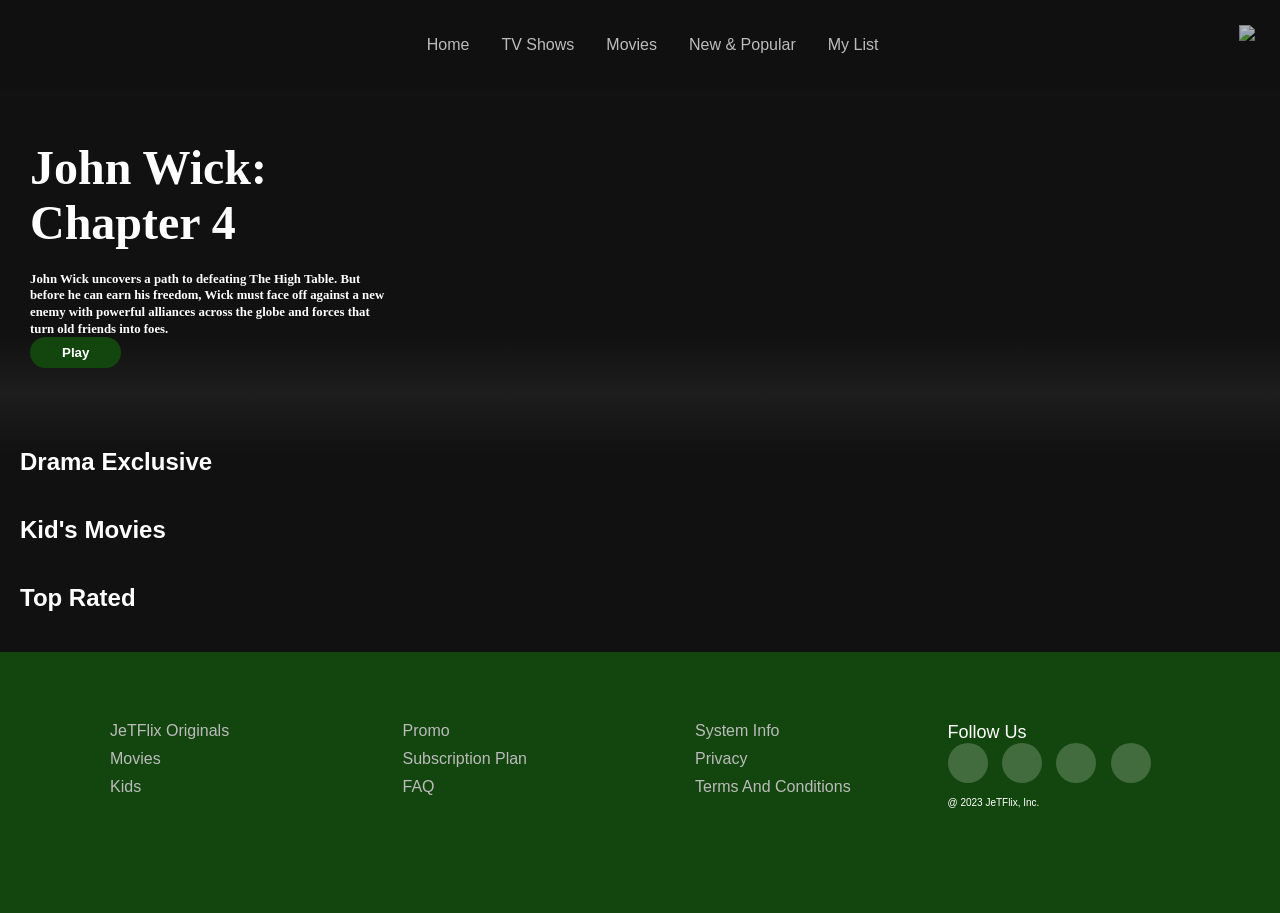
==== homepage(aftersignup).html @ 7e09b692 "Add files via upload" ====
<!DOCTYPE html>
<html lang="en">
  <head>
    <meta charset="UTF-8" />
    <meta http-equiv="X-UA-Compatible" content="IE=edge" />
    <meta name="viewport" content="width=device-width, initial-scale=1.0" />
    <script defer src="https://use.fontawesome.com/releases/v5.1.0/js/all.js" 
    integrity="sha384-3LK/3kTpDE/Pkp8gTNp2gR/2gOiwQ6QaO7Td0zV76UFJVhqLl4Vl3KL1We6q6wR9" 
    crossorigin="anonymous"></script>
    <title>JeTFlix (after sign up)</title>
    <link rel="stylesheet" href="./style.css"/>
  </head>
  <body>
    <div class="nav">
      <img class="nav-logo" src="./JPG/Logo/JeTFlix.png" alt="" />
      <div class="nav-link">
        <ul>
          <li><a href="#">Home</a></li>
          <li><a href="#">TV Shows</a></li>
          <li><a href="./movies.html">Movies</a></li>
          <li><a href="./newnpop.html">New & Popular</a></li>
          <li><a href="#">My List</a></li>
        </ul>
      </div>
      <a href="#" class="toggle-button">
        <div class="bar"></div>
        <div class="bar"></div>
        <div class="bar"></div>
      </a>
      </nav>
      <nav class="sub-nav">
        <a href="#"><i class="fas fa-search sub-nav-logo"></i></a>
        <a href="#"><i class="fas fa-bell sub-nav-logo"></i></a>
        <a href="#"><img src="./JPG/Assets/troll-face 1.png"></a> 
      </nav>      
    </div>
    
    <header class="banner">
      <div class="content">
        <h1 class="title">John Wick:
          <br>Chapter 4
        </h1>
        
        <h1 class="desc">
          John Wick uncovers a path to defeating The High Table. 
But before he can earn his freedom, Wick must face off 
against a new enemy with powerful alliances across the 
globe and forces that turn old friends into foes.
          <div class="buttons">
            <button class="button">Play</button>
          </div>
        </h1>
      </div>
      <div class="bottom"></div>
    </header>

    <div class="row">
      <h2>Drama Exclusive</h2>
      <div class="posters">
        <img class="poster poster-large" src="./JPG/Movies/s.jpeg" alt="" />
        <img class="poster poster-large" src="./JPG/Movies/true.jpg" alt="" />
        <img class="poster poster-large" src="./JPG/Movies/MV5BYmMyMTRjNzktODQwYS00YzUxLThiMWEtY2UwNWE5Y2E3NDcxXkEyXkFqcGdeQXVyNjI4NDY5ODM@._V1_.jpg" alt="" />
        <img class="poster poster-large" src="./JPG/Movies/pTEFqAjLd5YTsMD6NSUxV6Dq7A6.jpg" alt="" />
        <img class="poster poster-large" src="./JPG/Movies/MV5BMzRiZWUyN2YtNDI4YS00NTg2LTg0OTgtMGI2ZjU4ODQ4Yjk3XkEyXkFqcGdeQXVyNTI5NjIyMw@@._V1_.jpg" alt="" />
      </div>
    </div>

    <div class="row">
      <h2>Kid's Movies</h2>
      <div class="posters">
        <img class="poster poster-large" src="./JPG/Movies/1-9441893422.jpg" alt="" />
        <img class="poster poster-large" src="./JPG/Movies/160505-the-spongebob-movie-sponge-out-of-water-0-230-0-345-crop.jpg" alt="" />
        <img class="poster poster-large" src="./JPG/Movies/689e2efcf9f192ba6c0f7a538ee99027.jpe" alt="" />
        <img class="poster poster-large" src="./JPG/Movies/MV5BODRmZDVmNzUtZDA4ZC00NjhkLWI2M2UtN2M0ZDIzNDcxYThjL2ltYWdlXkEyXkFqcGdeQXVyNTk0MzMzODA@._V1_FMjpg_UX1000_.jpg" alt="" />
        <img class="poster poster-large" src="./JPG/Movies/p_highschoolmusical3_19884_388a0bdb.jpeg" alt="" />
      </div>
    </div>

    <div class="row">
      <h2>Top Rated</h2>
      <div class="posters">
        <img class="poster poster-large" src="./JPG/Movies/download.jpeg" alt="" />
        <img class="poster poster-large" src="./JPG/Movies/download (2).jpeg" alt="" />
        <img class="poster poster-large" src="./JPG/Movies/download (1).jpeg" alt="" />
        <img class="poster poster-large" src="./JPG/Movies/1438239-b.jpg" alt="" />
        <img class="poster poster-large" src="./JPG/Movies/MV5BYWU5M2RlYzMtY2Q0Yy00NjYyLTlhNzEtMWRjODQ2MTk0NmFiXkEyXkFqcGdeQXVyNDI3NjU1NzQ@._V1_.jpg" alt="" />
      </div>
    </div>
  </div>

  <footer class="footer">
    <div class="container">
      <div class="rows">
        <div class="column">
          <ul>
            <li><a href="#">JeTFlix Originals</a></li>
            <li><a href="#">Movies</a></li>
            <li><a href="#">Kids</a></li>
          </ul>
        </div>
        <div class="column">
          <ul>
            <li><a href="#">Promo</a></li>
            <li><a href="#">Subscription Plan</a></li>
            <li><a href="#">FAQ</a></li>
          </ul>
        </div>
        <div class="column">
          <ul>
            <li><a href="#">System Info</a></li>
            <li><a href="#">Privacy</a></li>
            <li><a href="#">Terms and Conditions</a></li>
          </ul>
        </div>
        <div class="column">
          <h4>follow us</h4>
          <div class="social-links">
            <a href="#"><i class="fab fa-facebook-f"></i></a>
            <a href="#"><i class="fab fa-instagram"></i></a>
            <a href="#"><i class="fab fa-youtube"></i></a>
            <a href="#"><i class="fab fa-twitter"></i></a>
            <h5>@ 2023 JeTFlix, Inc.</h5>
          </div>
        </div>
      </div>
    </div>
 </footer>
 <script src="./script.js"></script>
  </body>
</html>
---- style.css ----
@font-face {
  font-family: 'Bebas Neue';
  font-style: normal;
  font-weight: bold;
  font-display: swap;
  src: url(https://fonts.gstatic.com/s/bebasneue/v10/JTUSjIg69CK48gW7PXoo9Wlhyw.woff2) format('woff2');
  unicode-range: U+0000-00FF, U+0131, U+0152-0153, U+02BB-02BC, U+02C6, U+02DA, U+02DC, U+0304, U+0308, U+0329, U+2000-206F, U+2074, U+20AC, U+2122, U+2191, U+2193, U+2212, U+2215, U+FEFF, U+FFFD;
}

@import url('https://fonts.googleapis.com/css2?family=Poppins:wght@300;400;500;600;700&display=swap');

* {
  margin: 0;
  box-sizing: border-box;
}

body {
  font-family: Arial, Helvetica, sans-serif;
  background-color: #111;
}

.nav-logo {
  width: 80px;
  object-fit: contain;
}

.nav-link ul{
  justify-content: center;
  display: flex;
  margin: 0;
  padding: 0;
}

.nav-link li{
  list-style: none;
}

.nav-link li a{
  display: block;
  text-decoration: none;
  color: white;
  padding: 1rem;
}

.nav-link li a:hover{
  color: #0dce53;
}

.nav {
  position: fixed;
  top: 0;
  width: 100%;
  display: flex;
  justify-content: space-between;
  padding: 20px;
  z-index: 1;
  transition-timing-function: ease-in;
  transition: all 0.5s;
  background-color: #111;
  opacity: 72%;
  overflow: hidden;
}

.nav-black {
  background-color: #111111;
}

.sub-nav {
  grid-area: sb;
  padding: 0;
}

.sub-nav a {
  display:inline-table;
  color: white;
  text-decoration: none;
  margin: 5px;
}

.sub-nav a:hover {
  color: #0dce53;
}

.poster {
  width: 100%;
  object-fit: contain;
  max-height: 100px;
  margin-right: 10px;
  transition: transform 450ms;
}

.posters {
  display: flex;
  overflow-y: hidden;
  overflow-x: scroll;
  padding: 20px;
}

.poster:hover {
  transform: scale(1.08);
}

.posters::-webkit-scrollbar {
  display: none;
}

.poster-large {
  max-height: 250px;
}

.poster-large:hover {
  transform: scale(1.09);
}

.row {
  color: white;
  margin-left: 20px;
}

.banner {
  background-image: url('./JPG/Movies/jowick.jpg');
  background-size: cover;
  background-position: center;
  color: white;
  object-fit: contain;
  height: 448px;
}

.content {
  margin-left: 30px;
  padding-top: 140px;
  height: 190px;
}

.title {
  font-family: 'Bebas Neue';
  font-size: 3rem;
  font-weight: 800;
  padding-bottom: 0.3rem;
}

.desc {
  width: 45rem;
  line-height: 1.3;
  padding-top: 1rem;
  font-size: 0.8rem;
  max-width: 360px;
  height: 180px;
  font-family: 'Bebas Neue';
}

.button {
  cursor: pointer;
  color: #fff;
  outline: none;
  border: none;
  font-weight: 700;
  border-radius: 5vw;
  padding-left: 2rem;
  padding-right: 2rem;
  margin-right: 1rem;
  padding-top: 0.5rem;
  padding-bottom: 0.5rem;
  background-color: #13460E;
}

.button:hover {
  color: #ffffff;
  background-color: #14FF0F;
  transition: all 0.2s;
}

.bottom {
  margin-top: 145px;
  height: 7.4rem;
  background-image: linear-gradient(180deg, transparent, rgba(37, 37, 37, 0.61), #111);
}

.container{
	max-width: 1170px;
	margin:auto;
}
.rows{
	display: flex;
	flex-wrap: wrap;
}
ul{
	list-style: none;
}
.footer{
	background-color: #13460E;
    padding: 70px 0;
}
.column{
   width: 25%;
   padding: 0 15px;
}
.column h4{
	font-size: 18px;
	color: #ffffff;
	text-transform: capitalize;
	font-weight: 500;
	position: relative;
}

.column h5{
	font-size: 10px;
	color: #ffffff;
	text-transform: capitalize;
	margin-bottom: 35px;
	font-weight: 500;
	position: relative;
}

.column h4::before{
	content: '';
	position: absolute;
	left:0;
	bottom: -10px;
	height: 2px;
	box-sizing: border-box;
	width: 50px;
}

.column ul li:not(:last-child){
	margin-bottom: 10px;
}
.column ul li a{
	font-size: 16px;
	text-transform: capitalize;
	color: #ffffff;
	text-decoration: none;
	font-weight: 300;
	color: #bbbbbb;
	display: block;
	transition: all 0.3s ease;
}
.column ul li a:hover{
	color: #ffffff;
	padding-left: 8px;
}
.column .social-links a{
	display: inline-block;
	height: 40px;
	width: 40px;
	background-color: rgba(255,255,255,0.2);
	margin:0 10px 10px 0;
	text-align: center;
	line-height: 40px;
	border-radius: 50%;
	color: #ffffff;
	transition: all 0.5s ease;
}
.column .social-links a:hover{
	color: #24262b;
	background-color: #ffffff;
}

@media(max-width: 768px){
  .banner{
    width: 100%;
  }
}

@media(max-width: 768px){
  .footer-col{
    width: 50%;
    margin-bottom: 30px;
}
}
@media(max-width: 768px){
  .footer-col{
    width: 100%;
}
}

@media screen and (max-width: 768px) {
  .nav {
    padding: 10px;
  }

  .nav-link {
    display: none;
    position: absolute;
    top: 60px;
    right: 10px;
    background-color: #111;
    width: 200px;
    padding: 10px;
    border-radius: 5px;
  }

  .nav-link ul {
    flex-direction: column;
  }

  .nav-link li {
    margin-bottom: 10px;
  }

  .nav-link li a {
    display: block;
    padding: 8px;
    color: white;
    text-decoration: none;
    transition: all 0.3s ease;
  }

  .nav-link li a:hover {
    color: #0dce53;
  }

  .nav-link.active {
    display: block;
  }
}

.toggle-button {
  display: none;
  position: absolute;
  top: 1.25 rem;
  flex-direction: column;
  justify-content: space-between;
  width: 30px;
  height: 21px;
}

.toggle-button .bar {
  height: 4px;
  width: 100%;
  background-color: white;
  border-radius: 10px;
}

@media (max-width: 768px) {
  .toggle-button {
    display: flex;
    left: 50%;
    transform: translateX(-50%);
    top: 50%;
    margin-top: -10.5px;
  }
  .nav {
    flex-direction:row;
    align-items: flex-start;
}

.nav-link {
    display: none;
    width: 100%;
}

.nav-link ul {
  position: fixed;
  width: 100%;
  display: flex;
  padding: 20px;
  transition-timing-function: ease-in;
  transition: all 0.5s;
  background-color: #000000;
  overflow: hidden;
  flex-direction: column;
}

.nav-link li {
    text-align: center;
    border-top: 1px solid white;
}

.nav-link-mobile {
    display: block;
}

.nav-link-mobile li:active {
    background-color: #555555;
}
}
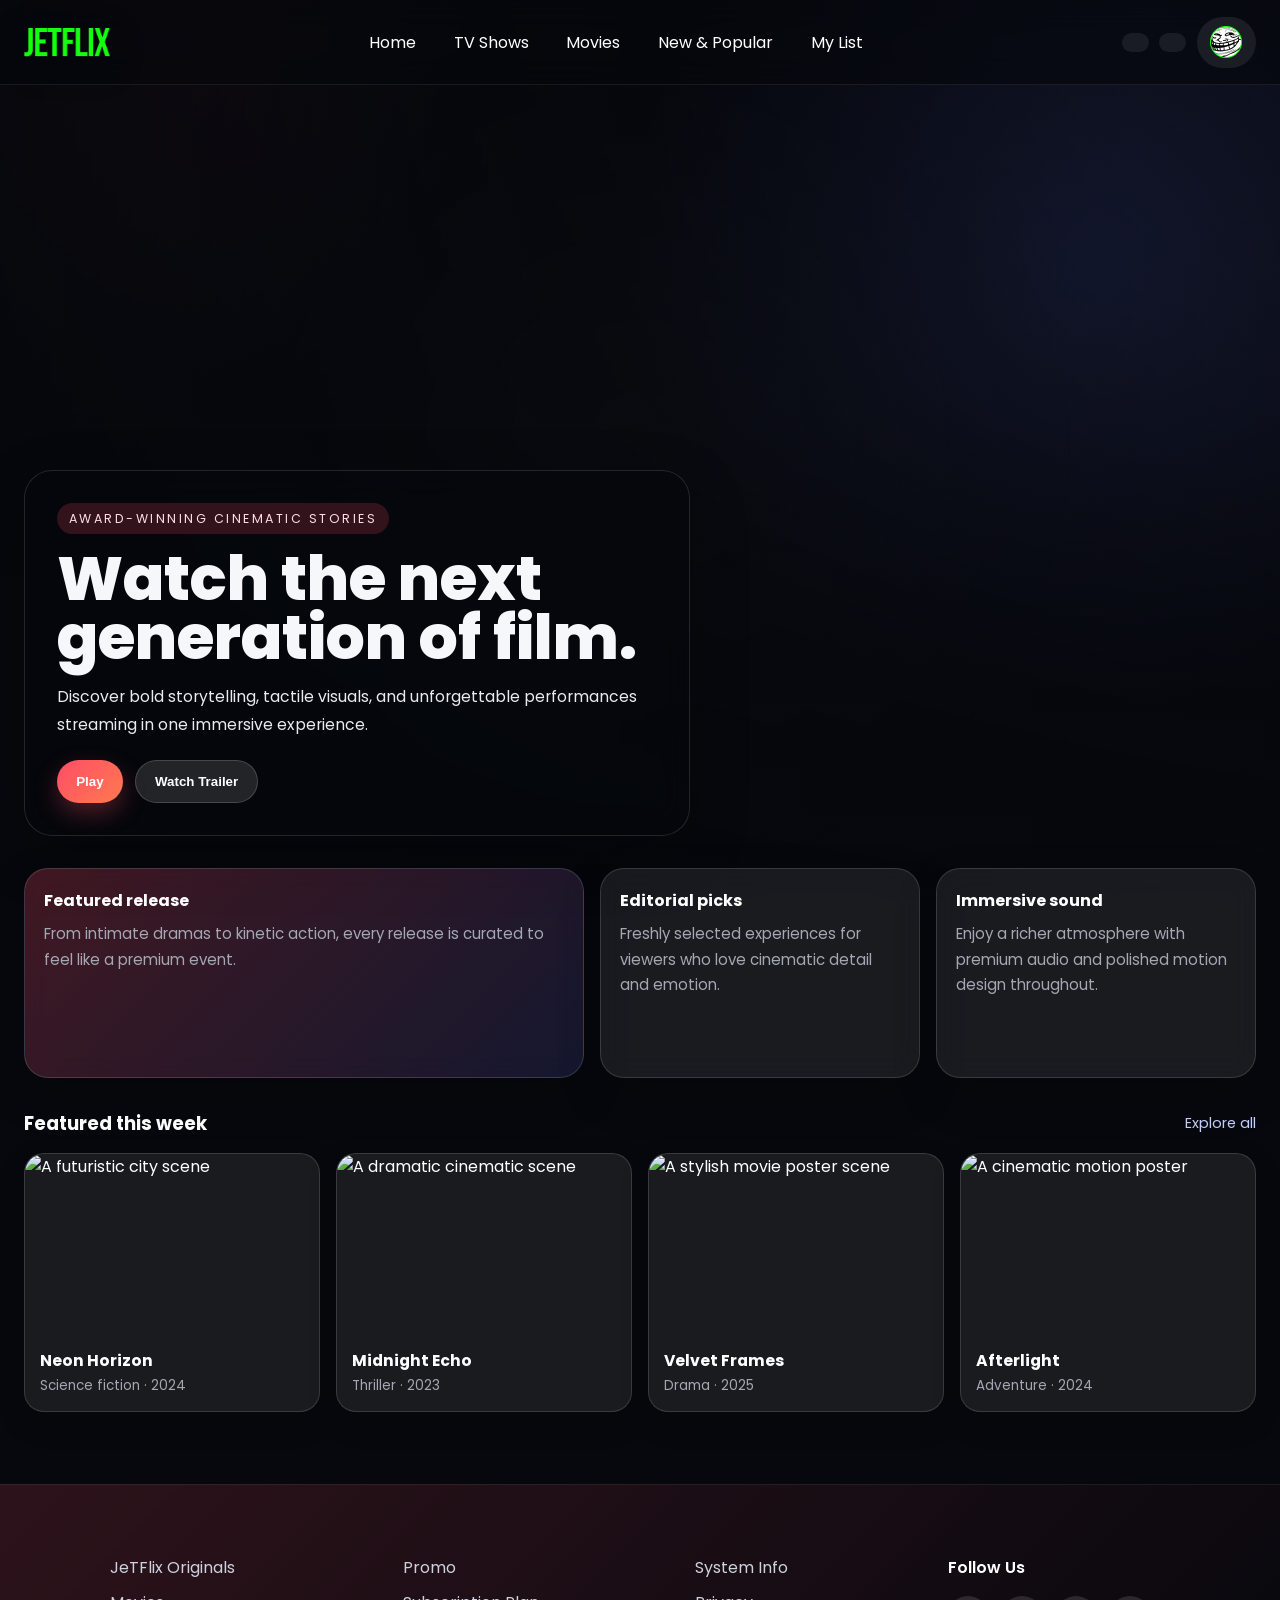
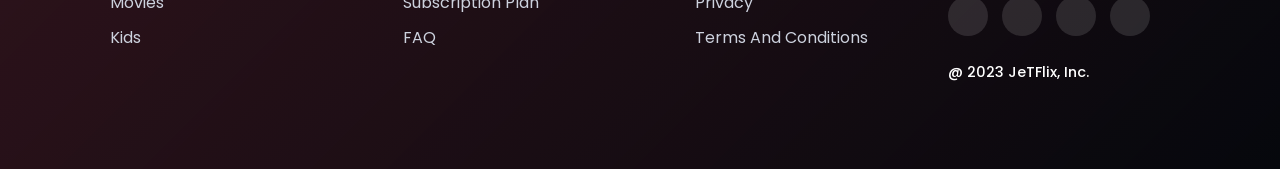
==== commit 5251bb7d: "Jetflix updates" ====
--- a/homepage(aftersignup).html
+++ b/homepage(aftersignup).html
@@ -12,7 +12,7 @@
   </head>
   <body>
     <div class="nav">
-      <img class="nav-logo" src="./JPG/Logo/JeTFlix.png" alt="" />
+      <img class="nav-logo" src="./JPG/Logo/JeTFlix.png" alt="JeTFlix logo" />
       <div class="nav-link">
         <ul>
           <li><a href="#">Home</a></li>
@@ -22,109 +22,123 @@
           <li><a href="#">My List</a></li>
         </ul>
       </div>
-      <a href="#" class="toggle-button">
+      <a href="#" class="toggle-button" aria-label="Toggle navigation">
         <div class="bar"></div>
         <div class="bar"></div>
         <div class="bar"></div>
       </a>
-      </nav>
       <nav class="sub-nav">
         <a href="#"><i class="fas fa-search sub-nav-logo"></i></a>
         <a href="#"><i class="fas fa-bell sub-nav-logo"></i></a>
-        <a href="#"><img src="./JPG/Assets/troll-face 1.png"></a> 
-      </nav>      
+        <a href="#"><img src="./JPG/Assets/troll-face 1.png" alt="Profile" /></a>
+      </nav>
     </div>
-    
+
     <header class="banner">
       <div class="content">
-        <h1 class="title">John Wick:
-          <br>Chapter 4
-        </h1>
-        
-        <h1 class="desc">
-          John Wick uncovers a path to defeating The High Table. 
-But before he can earn his freedom, Wick must face off 
-against a new enemy with powerful alliances across the 
-globe and forces that turn old friends into foes.
-          <div class="buttons">
-            <button class="button">Play</button>
-          </div>
-        </h1>
+        <span class="eyebrow">Award-winning cinematic stories</span>
+        <h1 class="title">Watch the next<br />generation of film.</h1>
+        <div class="desc">
+          Discover bold storytelling, tactile visuals, and unforgettable performances streaming in one immersive experience.
+        </div>
+        <div class="buttons">
+          <button class="button primary">Play</button>
+          <button class="button secondary">Watch Trailer</button>
+        </div>
       </div>
-      <div class="bottom"></div>
     </header>
 
-    <div class="row">
-      <h2>Drama Exclusive</h2>
-      <div class="posters">
-        <img class="poster poster-large" src="./JPG/Movies/s.jpeg" alt="" />
-        <img class="poster poster-large" src="./JPG/Movies/true.jpg" alt="" />
-        <img class="poster poster-large" src="./JPG/Movies/MV5BYmMyMTRjNzktODQwYS00YzUxLThiMWEtY2UwNWE5Y2E3NDcxXkEyXkFqcGdeQXVyNjI4NDY5ODM@._V1_.jpg" alt="" />
-        <img class="poster poster-large" src="./JPG/Movies/pTEFqAjLd5YTsMD6NSUxV6Dq7A6.jpg" alt="" />
-        <img class="poster poster-large" src="./JPG/Movies/MV5BMzRiZWUyN2YtNDI4YS00NTg2LTg0OTgtMGI2ZjU4ODQ4Yjk3XkEyXkFqcGdeQXVyNTI5NjIyMw@@._V1_.jpg" alt="" />
-      </div>
-    </div>
+    <main class="page-shell">
+      <section class="highlight-grid">
+        <article class="highlight-card large">
+          <h3>Featured release</h3>
+          <p>From intimate dramas to kinetic action, every release is curated to feel like a premium event.</p>
+        </article>
+        <article class="highlight-card">
+          <h3>Editorial picks</h3>
+          <p>Freshly selected experiences for viewers who love cinematic detail and emotion.</p>
+        </article>
+        <article class="highlight-card">
+          <h3>Immersive sound</h3>
+          <p>Enjoy a richer atmosphere with premium audio and polished motion design throughout.</p>
+        </article>
+      </section>
 
-    <div class="row">
-      <h2>Kid's Movies</h2>
-      <div class="posters">
-        <img class="poster poster-large" src="./JPG/Movies/1-9441893422.jpg" alt="" />
-        <img class="poster poster-large" src="./JPG/Movies/160505-the-spongebob-movie-sponge-out-of-water-0-230-0-345-crop.jpg" alt="" />
-        <img class="poster poster-large" src="./JPG/Movies/689e2efcf9f192ba6c0f7a538ee99027.jpe" alt="" />
-        <img class="poster poster-large" src="./JPG/Movies/MV5BODRmZDVmNzUtZDA4ZC00NjhkLWI2M2UtN2M0ZDIzNDcxYThjL2ltYWdlXkEyXkFqcGdeQXVyNTk0MzMzODA@._V1_FMjpg_UX1000_.jpg" alt="" />
-        <img class="poster poster-large" src="./JPG/Movies/p_highschoolmusical3_19884_388a0bdb.jpeg" alt="" />
-      </div>
-    </div>
+      <section class="row">
+        <div class="row-head">
+          <h2>Featured this week</h2>
+          <a href="#">Explore all</a>
+        </div>
+        <div class="posters">
+          <article class="poster-card">
+            <img src="https://images.unsplash.com/photo-1517602302552-471fe67acf66?auto=format&fit=crop&w=900&q=80" alt="A futuristic city scene" />
+            <div class="poster-info">
+              <h3>Neon Horizon</h3>
+              <p>Science fiction · 2024</p>
+            </div>
+          </article>
+          <article class="poster-card">
+            <img src="https://images.unsplash.com/photo-1516280440614-37939bbacd81?auto=format&fit=crop&w=900&q=80" alt="A dramatic cinematic scene" />
+            <div class="poster-info">
+              <h3>Midnight Echo</h3>
+              <p>Thriller · 2023</p>
+            </div>
+          </article>
+          <article class="poster-card">
+            <img src="https://images.unsplash.com/photo-1493225457124-a3eb161ffa5f?auto=format&fit=crop&w=900&q=80" alt="A stylish movie poster scene" />
+            <div class="poster-info">
+              <h3>Velvet Frames</h3>
+              <p>Drama · 2025</p>
+            </div>
+          </article>
+          <article class="poster-card">
+            <img src="https://images.unsplash.com/photo-1517602302552-471fe67acf66?auto=format&fit=crop&w=900&q=80" alt="A cinematic motion poster" />
+            <div class="poster-info">
+              <h3>Afterlight</h3>
+              <p>Adventure · 2024</p>
+            </div>
+          </article>
+        </div>
+      </section>
+    </main>
 
-    <div class="row">
-      <h2>Top Rated</h2>
-      <div class="posters">
-        <img class="poster poster-large" src="./JPG/Movies/download.jpeg" alt="" />
-        <img class="poster poster-large" src="./JPG/Movies/download (2).jpeg" alt="" />
-        <img class="poster poster-large" src="./JPG/Movies/download (1).jpeg" alt="" />
-        <img class="poster poster-large" src="./JPG/Movies/1438239-b.jpg" alt="" />
-        <img class="poster poster-large" src="./JPG/Movies/MV5BYWU5M2RlYzMtY2Q0Yy00NjYyLTlhNzEtMWRjODQ2MTk0NmFiXkEyXkFqcGdeQXVyNDI3NjU1NzQ@._V1_.jpg" alt="" />
-      </div>
-    </div>
-  </div>
-
-  <footer class="footer">
-    <div class="container">
-      <div class="rows">
-        <div class="column">
-          <ul>
-            <li><a href="#">JeTFlix Originals</a></li>
-            <li><a href="#">Movies</a></li>
-            <li><a href="#">Kids</a></li>
-          </ul>
-        </div>
-        <div class="column">
-          <ul>
-            <li><a href="#">Promo</a></li>
-            <li><a href="#">Subscription Plan</a></li>
-            <li><a href="#">FAQ</a></li>
-          </ul>
-        </div>
-        <div class="column">
-          <ul>
-            <li><a href="#">System Info</a></li>
-            <li><a href="#">Privacy</a></li>
-            <li><a href="#">Terms and Conditions</a></li>
-          </ul>
-        </div>
-        <div class="column">
-          <h4>follow us</h4>
-          <div class="social-links">
-            <a href="#"><i class="fab fa-facebook-f"></i></a>
-            <a href="#"><i class="fab fa-instagram"></i></a>
-            <a href="#"><i class="fab fa-youtube"></i></a>
-            <a href="#"><i class="fab fa-twitter"></i></a>
-            <h5>@ 2023 JeTFlix, Inc.</h5>
+    <footer class="footer">
+      <div class="container">
+        <div class="rows">
+          <div class="column">
+            <ul>
+              <li><a href="#">JeTFlix Originals</a></li>
+              <li><a href="#">Movies</a></li>
+              <li><a href="#">Kids</a></li>
+            </ul>
+          </div>
+          <div class="column">
+            <ul>
+              <li><a href="#">Promo</a></li>
+              <li><a href="#">Subscription Plan</a></li>
+              <li><a href="#">FAQ</a></li>
+            </ul>
+          </div>
+          <div class="column">
+            <ul>
+              <li><a href="#">System Info</a></li>
+              <li><a href="#">Privacy</a></li>
+              <li><a href="#">Terms and Conditions</a></li>
+            </ul>
+          </div>
+          <div class="column">
+            <h4>follow us</h4>
+            <div class="social-links">
+              <a href="#"><i class="fab fa-facebook-f"></i></a>
+              <a href="#"><i class="fab fa-instagram"></i></a>
+              <a href="#"><i class="fab fa-youtube"></i></a>
+              <a href="#"><i class="fab fa-twitter"></i></a>
+              <h5>@ 2023 JeTFlix, Inc.</h5>
+            </div>
           </div>
         </div>
       </div>
-    </div>
- </footer>
- <script src="./script.js"></script>
+    </footer>
+    <script src="./script.js"></script>
   </body>
 </html>
--- a/style.css
+++ b/style.css
@@ -1,13 +1,16 @@
-@font-face {
-  font-family: 'Bebas Neue';
-  font-style: normal;
-  font-weight: bold;
-  font-display: swap;
-  src: url(https://fonts.gstatic.com/s/bebasneue/v10/JTUSjIg69CK48gW7PXoo9Wlhyw.woff2) format('woff2');
-  unicode-range: U+0000-00FF, U+0131, U+0152-0153, U+02BB-02BC, U+02C6, U+02DA, U+02DC, U+0304, U+0308, U+0329, U+2000-206F, U+2074, U+20AC, U+2122, U+2191, U+2193, U+2212, U+2215, U+FEFF, U+FFFD;
-}
-
-@import url('https://fonts.googleapis.com/css2?family=Poppins:wght@300;400;500;600;700&display=swap');
+@import url('https://fonts.googleapis.com/css2?family=Poppins:wght@300;400;500;600;700;800&display=swap');
+
+:root {
+  color-scheme: dark;
+  --bg: #06080d;
+  --panel: rgba(255, 255, 255, 0.08);
+  --panel-strong: rgba(255, 255, 255, 0.12);
+  --text: #f5f7fb;
+  --muted: #a4a8b3;
+  --accent: #ff4d67;
+  --accent-2: #6b7cff;
+  --border: rgba(255,255,255,0.14);
+}
 
 * {
   margin: 0;
@@ -15,35 +18,69 @@
 }
 
 body {
-  font-family: Arial, Helvetica, sans-serif;
-  background-color: #111;
+  font-family: 'Poppins', Arial, sans-serif;
+  background: radial-gradient(circle at top left, rgba(255,77,103,0.2), transparent 22%), radial-gradient(circle at 85% 15%, rgba(107,124,255,0.2), transparent 25%), var(--bg);
+  color: var(--text);
+  min-height: 100vh;
+  overflow-x: hidden;
+}
+
+html {
+  scroll-behavior: smooth;
+}
+
+body::before {
+  content: '';
+  position: fixed;
+  inset: -20%;
+  background: radial-gradient(circle, rgba(255,255,255,0.12) 0%, transparent 40%);
+  filter: blur(90px);
+  opacity: 0.35;
+  pointer-events: none;
+  z-index: -1;
+  animation: drift 14s ease-in-out infinite alternate;
+}
+
+@keyframes drift {
+  from { transform: translate3d(-3%, -2%, 0) scale(1); }
+  to { transform: translate3d(3%, 2%, 0) scale(1.05); }
+}
+
+img {
+  max-width: 100%;
+  display: block;
 }
 
 .nav-logo {
-  width: 80px;
+  width: 86px;
   object-fit: contain;
-}
-
-.nav-link ul{
+  filter: drop-shadow(0 8px 18px rgba(0,0,0,0.25));
+}
+
+.nav-link ul {
   justify-content: center;
   display: flex;
   margin: 0;
   padding: 0;
-}
-
-.nav-link li{
+  gap: 0.35rem;
+}
+
+.nav-link li {
   list-style: none;
 }
 
-.nav-link li a{
+.nav-link li a {
   display: block;
   text-decoration: none;
   color: white;
-  padding: 1rem;
-}
-
-.nav-link li a:hover{
-  color: #0dce53;
+  padding: 0.85rem 1rem;
+  border-radius: 999px;
+  transition: all 0.25s ease;
+}
+
+.nav-link li a:hover {
+  color: #fff;
+  background: rgba(255,255,255,0.12);
 }
 
 .nav {
@@ -52,101 +89,115 @@
   width: 100%;
   display: flex;
   justify-content: space-between;
-  padding: 20px;
-  z-index: 1;
-  transition-timing-function: ease-in;
-  transition: all 0.5s;
-  background-color: #111;
-  opacity: 72%;
-  overflow: hidden;
+  align-items: center;
+  padding: 1rem 1.5rem;
+  z-index: 10;
+  transition: all 0.35s ease;
+  backdrop-filter: blur(16px);
+  background: rgba(6, 8, 13, 0.6);
+  border-bottom: 1px solid rgba(255,255,255,0.08);
 }
 
 .nav-black {
-  background-color: #111111;
+  background: rgba(6, 8, 13, 0.86);
 }
 
 .sub-nav {
-  grid-area: sb;
-  padding: 0;
+  display: flex;
+  align-items: center;
+  gap: 0.65rem;
 }
 
 .sub-nav a {
-  display:inline-table;
+  display: inline-flex;
+  align-items: center;
+  justify-content: center;
   color: white;
   text-decoration: none;
-  margin: 5px;
+  padding: 0.6rem 0.85rem;
+  border-radius: 999px;
+  background: rgba(255,255,255,0.08);
+  transition: all 0.25s ease;
 }
 
 .sub-nav a:hover {
-  color: #0dce53;
-}
-
-.poster {
-  width: 100%;
-  object-fit: contain;
-  max-height: 100px;
-  margin-right: 10px;
-  transition: transform 450ms;
-}
-
-.posters {
-  display: flex;
-  overflow-y: hidden;
-  overflow-x: scroll;
-  padding: 20px;
-}
-
-.poster:hover {
-  transform: scale(1.08);
-}
-
-.posters::-webkit-scrollbar {
-  display: none;
-}
-
-.poster-large {
-  max-height: 250px;
-}
-
-.poster-large:hover {
-  transform: scale(1.09);
-}
-
-.row {
-  color: white;
-  margin-left: 20px;
+  color: #fff;
+  background: rgba(255,255,255,0.16);
+  transform: translateY(-1px);
 }
 
 .banner {
-  background-image: url('./JPG/Movies/jowick.jpg');
+  position: relative;
+  min-height: 100vh;
+  display: flex;
+  align-items: end;
+  padding: 7rem 1.5rem 4rem;
+  background-image: linear-gradient(90deg, rgba(6,8,13,0.92) 0%, rgba(6,8,13,0.55) 50%, rgba(6,8,13,0.2) 100%), url('https://images.unsplash.com/photo-1489599849927-2ee91cede3ba?auto=format&fit=crop&w=1800&q=80');
   background-size: cover;
   background-position: center;
-  color: white;
-  object-fit: contain;
-  height: 448px;
+}
+
+.banner::after {
+  content: '';
+  position: absolute;
+  inset: 0;
+  background: linear-gradient(180deg, transparent 0%, rgba(6,8,13,0.2) 45%, rgba(6,8,13,0.85) 100%);
 }
 
 .content {
-  margin-left: 30px;
-  padding-top: 140px;
-  height: 190px;
+  position: relative;
+  z-index: 2;
+  max-width: 680px;
+  padding: 2rem;
+  border: 1px solid rgba(255,255,255,0.12);
+  border-radius: 28px;
+  background: rgba(6, 8, 13, 0.45);
+  backdrop-filter: blur(16px);
+  box-shadow: 0 20px 60px rgba(0,0,0,0.24);
+  transform: translateY(20px);
+  opacity: 0;
+  animation: heroIn 1s cubic-bezier(.2,.8,.2,1) forwards;
+}
+
+@keyframes heroIn {
+  to {
+    transform: translateY(0);
+    opacity: 1;
+  }
+}
+
+.eyebrow {
+  display: inline-block;
+  padding: 0.4rem 0.75rem;
+  border-radius: 999px;
+  font-size: 0.78rem;
+  letter-spacing: 0.2em;
+  text-transform: uppercase;
+  background: rgba(255,77,103,0.18);
+  color: #ffdce2;
+  margin-bottom: 1rem;
 }
 
 .title {
-  font-family: 'Bebas Neue';
-  font-size: 3rem;
+  font-family: 'Poppins', sans-serif;
+  font-size: clamp(2.2rem, 5vw, 3.85rem);
   font-weight: 800;
-  padding-bottom: 0.3rem;
+  line-height: 0.95;
+  margin-bottom: 1rem;
 }
 
 .desc {
-  width: 45rem;
-  line-height: 1.3;
-  padding-top: 1rem;
-  font-size: 0.8rem;
-  max-width: 360px;
-  height: 180px;
-  font-family: 'Bebas Neue';
+  font-size: 0.98rem;
+  line-height: 1.75;
+  color: #e8ecf2;
+  max-width: 600px;
+  margin-bottom: 1.4rem;
+}
+
+.buttons {
+  display: flex;
+  flex-wrap: wrap;
+  gap: 0.75rem;
 }
 
 .button {
@@ -155,170 +206,279 @@
   outline: none;
   border: none;
   font-weight: 700;
-  border-radius: 5vw;
-  padding-left: 2rem;
-  padding-right: 2rem;
-  margin-right: 1rem;
-  padding-top: 0.5rem;
-  padding-bottom: 0.5rem;
-  background-color: #13460E;
+  border-radius: 999px;
+  padding: 0.8rem 1.2rem;
+  transition: all 0.25s ease;
 }
 
 .button:hover {
+  transform: translateY(-2px);
+}
+
+.button.primary {
+  background: linear-gradient(135deg, var(--accent), #ff7a4e);
+  box-shadow: 0 10px 24px rgba(255,77,103,0.3);
+}
+
+.button.secondary {
+  background: rgba(255,255,255,0.12);
+  border: 1px solid rgba(255,255,255,0.16);
+}
+
+.page-shell {
+  max-width: 1320px;
+  margin: -2rem auto 0;
+  padding: 0 1.5rem 4.5rem;
+  position: relative;
+  z-index: 2;
+}
+
+.highlight-grid {
+  display: grid;
+  grid-template-columns: 1.4fr 0.8fr 0.8fr;
+  gap: 1rem;
+  margin-bottom: 2rem;
+}
+
+.highlight-card {
+  background: var(--panel);
+  border: 1px solid var(--border);
+  border-radius: 24px;
+  padding: 1.2rem;
+  min-height: 210px;
+  backdrop-filter: blur(14px);
+  box-shadow: 0 18px 45px rgba(0,0,0,0.18);
+  transition: transform 0.35s ease, border-color 0.35s ease;
+  transform: translateY(40px);
+  opacity: 0;
+}
+
+.highlight-card.is-visible {
+  transform: translateY(0);
+  opacity: 1;
+}
+
+.highlight-card:hover {
+  transform: translateY(-6px);
+  border-color: rgba(255,255,255,0.26);
+}
+
+.highlight-card.large {
+  background: linear-gradient(135deg, rgba(255,77,103,0.24), rgba(107,124,255,0.14));
+}
+
+.highlight-card h3 {
+  font-size: 1rem;
+  margin-bottom: 0.5rem;
+  color: #fff;
+}
+
+.highlight-card p {
+  color: var(--muted);
+  line-height: 1.7;
+  font-size: 0.94rem;
+}
+
+.row {
+  color: white;
+  margin-top: 2rem;
+}
+
+.row-head {
+  display: flex;
+  justify-content: space-between;
+  align-items: center;
+  margin-bottom: 1rem;
+}
+
+.row-head h2 {
+  font-size: 1.15rem;
+  font-weight: 700;
+}
+
+.row-head a {
+  color: #c8d0ff;
+  text-decoration: none;
+  font-size: 0.9rem;
+}
+
+.posters {
+  display: grid;
+  grid-template-columns: repeat(4, minmax(0, 1fr));
+  gap: 1rem;
+  overflow: visible;
+  padding: 0;
+}
+
+.poster-card {
+  background: var(--panel);
+  border: 1px solid var(--border);
+  border-radius: 20px;
+  overflow: hidden;
+  transition: transform 0.25s ease, box-shadow 0.25s ease;
+  box-shadow: 0 10px 30px rgba(0,0,0,0.16);
+  transform: translateY(30px);
+  opacity: 0;
+}
+
+.poster-card.is-visible {
+  transform: translateY(0);
+  opacity: 1;
+}
+
+.poster-card:hover {
+  transform: translateY(-6px);
+  box-shadow: 0 22px 44px rgba(0,0,0,0.28);
+}
+
+.poster-card img {
+  width: 100%;
+  height: 180px;
+  object-fit: cover;
+}
+
+.poster-info {
+  padding: 0.95rem;
+}
+
+.poster-info h3 {
+  font-size: 0.98rem;
+  margin-bottom: 0.25rem;
+}
+
+.poster-info p {
+  color: var(--muted);
+  font-size: 0.84rem;
+}
+
+.container {
+  max-width: 1170px;
+  margin: auto;
+}
+
+.rows {
+  display: flex;
+  flex-wrap: wrap;
+}
+
+ul {
+  list-style: none;
+}
+
+.split-section {
+  display: grid;
+  grid-template-columns: 1.1fr 0.9fr;
+  gap: 1rem;
+  margin: 2rem 0 2.5rem;
+  align-items: stretch;
+}
+
+.split-copy {
+  padding: 1.5rem;
+  border-radius: 24px;
+  background: rgba(255,255,255,0.06);
+  border: 1px solid rgba(255,255,255,0.1);
+  backdrop-filter: blur(16px);
+}
+
+.split-copy h2 {
+  font-size: clamp(1.4rem, 2.2vw, 2rem);
+  margin: 0.35rem 0 0.7rem;
+}
+
+.split-copy p {
+  color: var(--muted);
+  line-height: 1.8;
+}
+
+.split-visual {
+  min-height: 280px;
+  border-radius: 24px;
+  background: linear-gradient(135deg, rgba(255,77,103,0.45), rgba(107,124,255,0.25)), url('https://images.unsplash.com/photo-1517602302552-471fe67acf66?auto=format&fit=crop&w=1200&q=80');
+  background-size: cover;
+  background-position: center;
+  position: relative;
+  overflow: hidden;
+}
+
+.split-visual::before {
+  content: '';
+  position: absolute;
+  inset: 0;
+  background: linear-gradient(120deg, transparent 0%, rgba(255,255,255,0.14) 50%, transparent 100%);
+  transform: translateX(-100%);
+  animation: shimmer 4s infinite;
+}
+
+@keyframes shimmer {
+  100% { transform: translateX(100%); }
+}
+
+.footer {
+  background: linear-gradient(135deg, rgba(255,77,103,0.16), rgba(6,8,13,0.96));
+  padding: 70px 0;
+  border-top: 1px solid rgba(255,255,255,0.08);
+}
+
+.column {
+  width: 25%;
+  padding: 0 15px;
+}
+
+.column h4,
+.column h5 {
   color: #ffffff;
-  background-color: #14FF0F;
-  transition: all 0.2s;
-}
-
-.bottom {
-  margin-top: 145px;
-  height: 7.4rem;
-  background-image: linear-gradient(180deg, transparent, rgba(37, 37, 37, 0.61), #111);
-}
-
-.container{
-	max-width: 1170px;
-	margin:auto;
-}
-.rows{
-	display: flex;
-	flex-wrap: wrap;
-}
-ul{
-	list-style: none;
-}
-.footer{
-	background-color: #13460E;
-    padding: 70px 0;
-}
-.column{
-   width: 25%;
-   padding: 0 15px;
-}
-.column h4{
-	font-size: 18px;
-	color: #ffffff;
-	text-transform: capitalize;
-	font-weight: 500;
-	position: relative;
-}
-
-.column h5{
-	font-size: 10px;
-	color: #ffffff;
-	text-transform: capitalize;
-	margin-bottom: 35px;
-	font-weight: 500;
-	position: relative;
-}
-
-.column h4::before{
-	content: '';
-	position: absolute;
-	left:0;
-	bottom: -10px;
-	height: 2px;
-	box-sizing: border-box;
-	width: 50px;
-}
-
-.column ul li:not(:last-child){
-	margin-bottom: 10px;
-}
-.column ul li a{
-	font-size: 16px;
-	text-transform: capitalize;
-	color: #ffffff;
-	text-decoration: none;
-	font-weight: 300;
-	color: #bbbbbb;
-	display: block;
-	transition: all 0.3s ease;
-}
-.column ul li a:hover{
-	color: #ffffff;
-	padding-left: 8px;
-}
-.column .social-links a{
-	display: inline-block;
-	height: 40px;
-	width: 40px;
-	background-color: rgba(255,255,255,0.2);
-	margin:0 10px 10px 0;
-	text-align: center;
-	line-height: 40px;
-	border-radius: 50%;
-	color: #ffffff;
-	transition: all 0.5s ease;
-}
-.column .social-links a:hover{
-	color: #24262b;
-	background-color: #ffffff;
-}
-
-@media(max-width: 768px){
-  .banner{
-    width: 100%;
-  }
-}
-
-@media(max-width: 768px){
-  .footer-col{
-    width: 50%;
-    margin-bottom: 30px;
-}
-}
-@media(max-width: 768px){
-  .footer-col{
-    width: 100%;
-}
-}
-
-@media screen and (max-width: 768px) {
-  .nav {
-    padding: 10px;
-  }
-
-  .nav-link {
-    display: none;
-    position: absolute;
-    top: 60px;
-    right: 10px;
-    background-color: #111;
-    width: 200px;
-    padding: 10px;
-    border-radius: 5px;
-  }
-
-  .nav-link ul {
-    flex-direction: column;
-  }
-
-  .nav-link li {
-    margin-bottom: 10px;
-  }
-
-  .nav-link li a {
-    display: block;
-    padding: 8px;
-    color: white;
-    text-decoration: none;
-    transition: all 0.3s ease;
-  }
-
-  .nav-link li a:hover {
-    color: #0dce53;
-  }
-
-  .nav-link.active {
-    display: block;
-  }
+  text-transform: capitalize;
+  font-weight: 600;
+  position: relative;
+  margin-bottom: 1rem;
+}
+
+.column h5 {
+  font-size: 0.9rem;
+  font-weight: 500;
+  margin-top: 1rem;
+}
+
+.column ul li:not(:last-child) {
+  margin-bottom: 10px;
+}
+
+.column ul li a {
+  font-size: 16px;
+  text-transform: capitalize;
+  color: #cdd2de;
+  text-decoration: none;
+  display: block;
+  transition: all 0.3s ease;
+}
+
+.column ul li a:hover {
+  color: #ffffff;
+  padding-left: 8px;
+}
+
+.column .social-links a {
+  display: inline-flex;
+  align-items: center;
+  justify-content: center;
+  height: 40px;
+  width: 40px;
+  background: rgba(255,255,255,0.12);
+  margin: 0 10px 10px 0;
+  border-radius: 50%;
+  color: #ffffff;
+  transition: all 0.25s ease;
+}
+
+.column .social-links a:hover {
+  color: #111;
+  background: #ffffff;
+  transform: translateY(-2px);
 }
 
 .toggle-button {
   display: none;
-  position: absolute;
-  top: 1.25 rem;
   flex-direction: column;
   justify-content: space-between;
   width: 30px;
@@ -326,52 +486,84 @@
 }
 
 .toggle-button .bar {
-  height: 4px;
+  height: 3px;
   width: 100%;
   background-color: white;
   border-radius: 10px;
 }
 
+@media (max-width: 900px) {
+  .highlight-grid {
+    grid-template-columns: 1fr;
+  }
+
+  .split-section {
+    grid-template-columns: 1fr;
+  }
+
+  .posters {
+    grid-template-columns: repeat(2, minmax(0, 1fr));
+  }
+}
+
 @media (max-width: 768px) {
+  .nav {
+    padding: 1rem;
+  }
+
   .toggle-button {
     display: flex;
-    left: 50%;
-    transform: translateX(-50%);
-    top: 50%;
-    margin-top: -10.5px;
-  }
-  .nav {
-    flex-direction:row;
-    align-items: flex-start;
-}
-
-.nav-link {
+  }
+
+  .nav-link {
     display: none;
+    position: absolute;
+    top: 72px;
+    right: 1rem;
+    background: rgba(6,8,13,0.95);
+    width: min(220px, calc(100% - 2rem));
+    padding: 0.8rem;
+    border-radius: 16px;
+    border: 1px solid rgba(255,255,255,0.1);
+  }
+
+  .nav-link ul {
+    flex-direction: column;
+    gap: 0.2rem;
+  }
+
+  .nav-link-mobile {
+    display: block;
+  }
+
+  .banner {
+    min-height: 90vh;
+  }
+
+  .content {
+    padding: 1.25rem;
+  }
+
+  .posters {
+    grid-template-columns: 1fr;
+  }
+
+  .column {
+    width: 50%;
+    margin-bottom: 30px;
+  }
+}
+
+@media (max-width: 480px) {
+  .column {
     width: 100%;
-}
-
-.nav-link ul {
-  position: fixed;
-  width: 100%;
-  display: flex;
-  padding: 20px;
-  transition-timing-function: ease-in;
-  transition: all 0.5s;
-  background-color: #000000;
-  overflow: hidden;
-  flex-direction: column;
-}
-
-.nav-link li {
-    text-align: center;
-    border-top: 1px solid white;
-}
-
-.nav-link-mobile {
-    display: block;
-}
-
-.nav-link-mobile li:active {
-    background-color: #555555;
-}
+  }
+
+  .buttons {
+    flex-direction: column;
+  }
+
+  .button {
+    width: 100%;
+  }
 }
